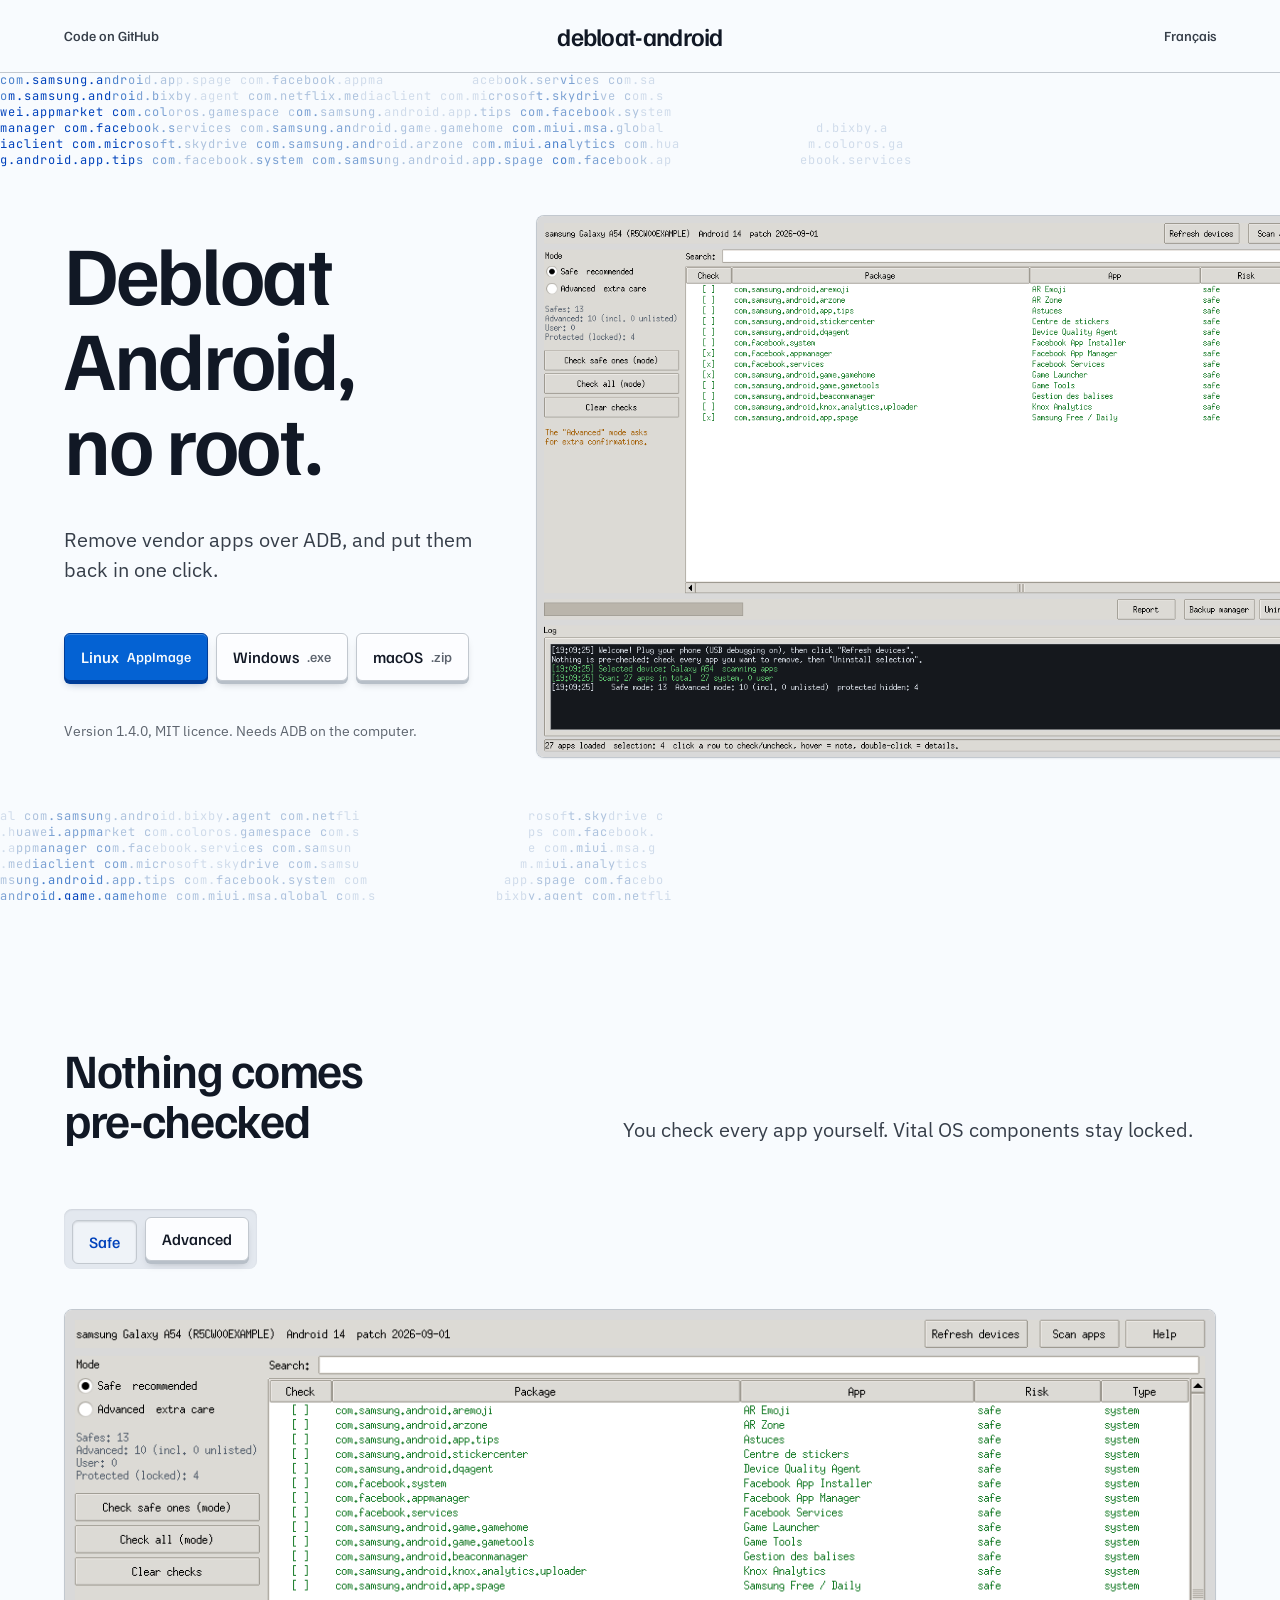
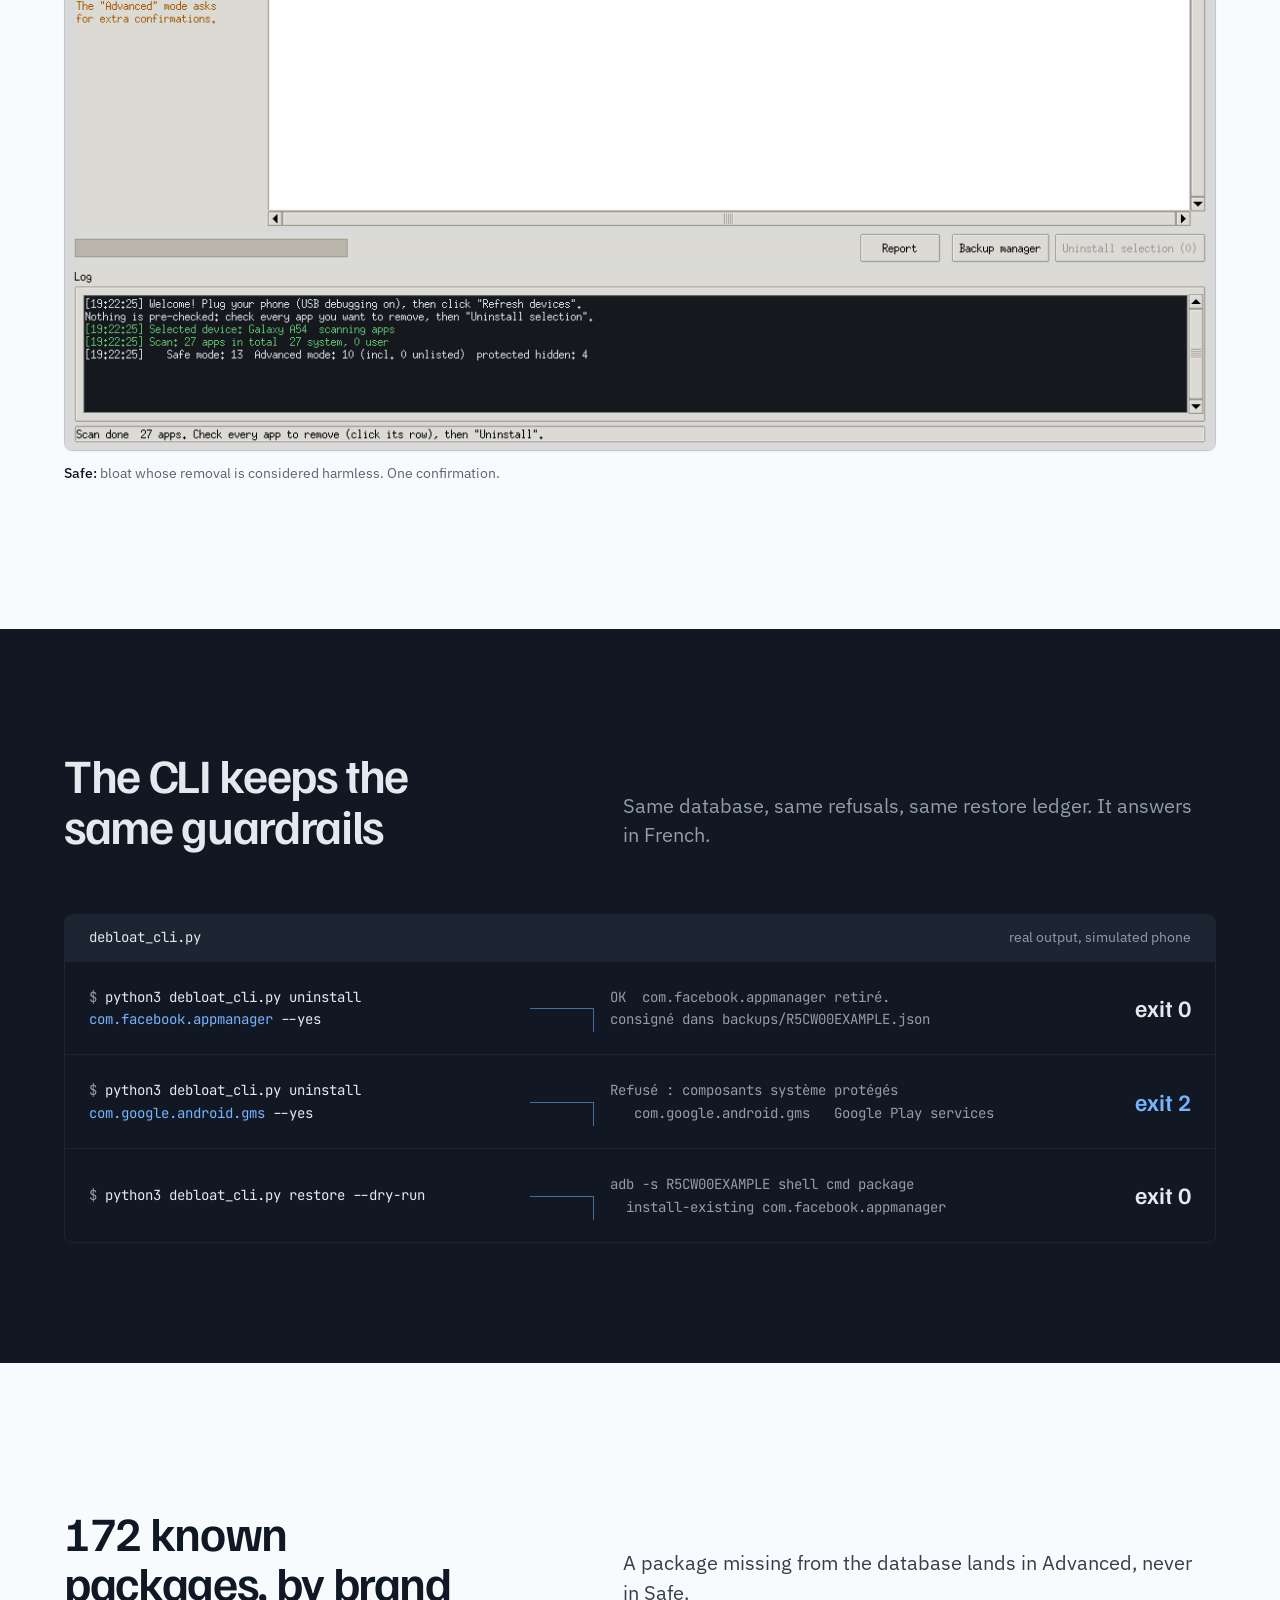
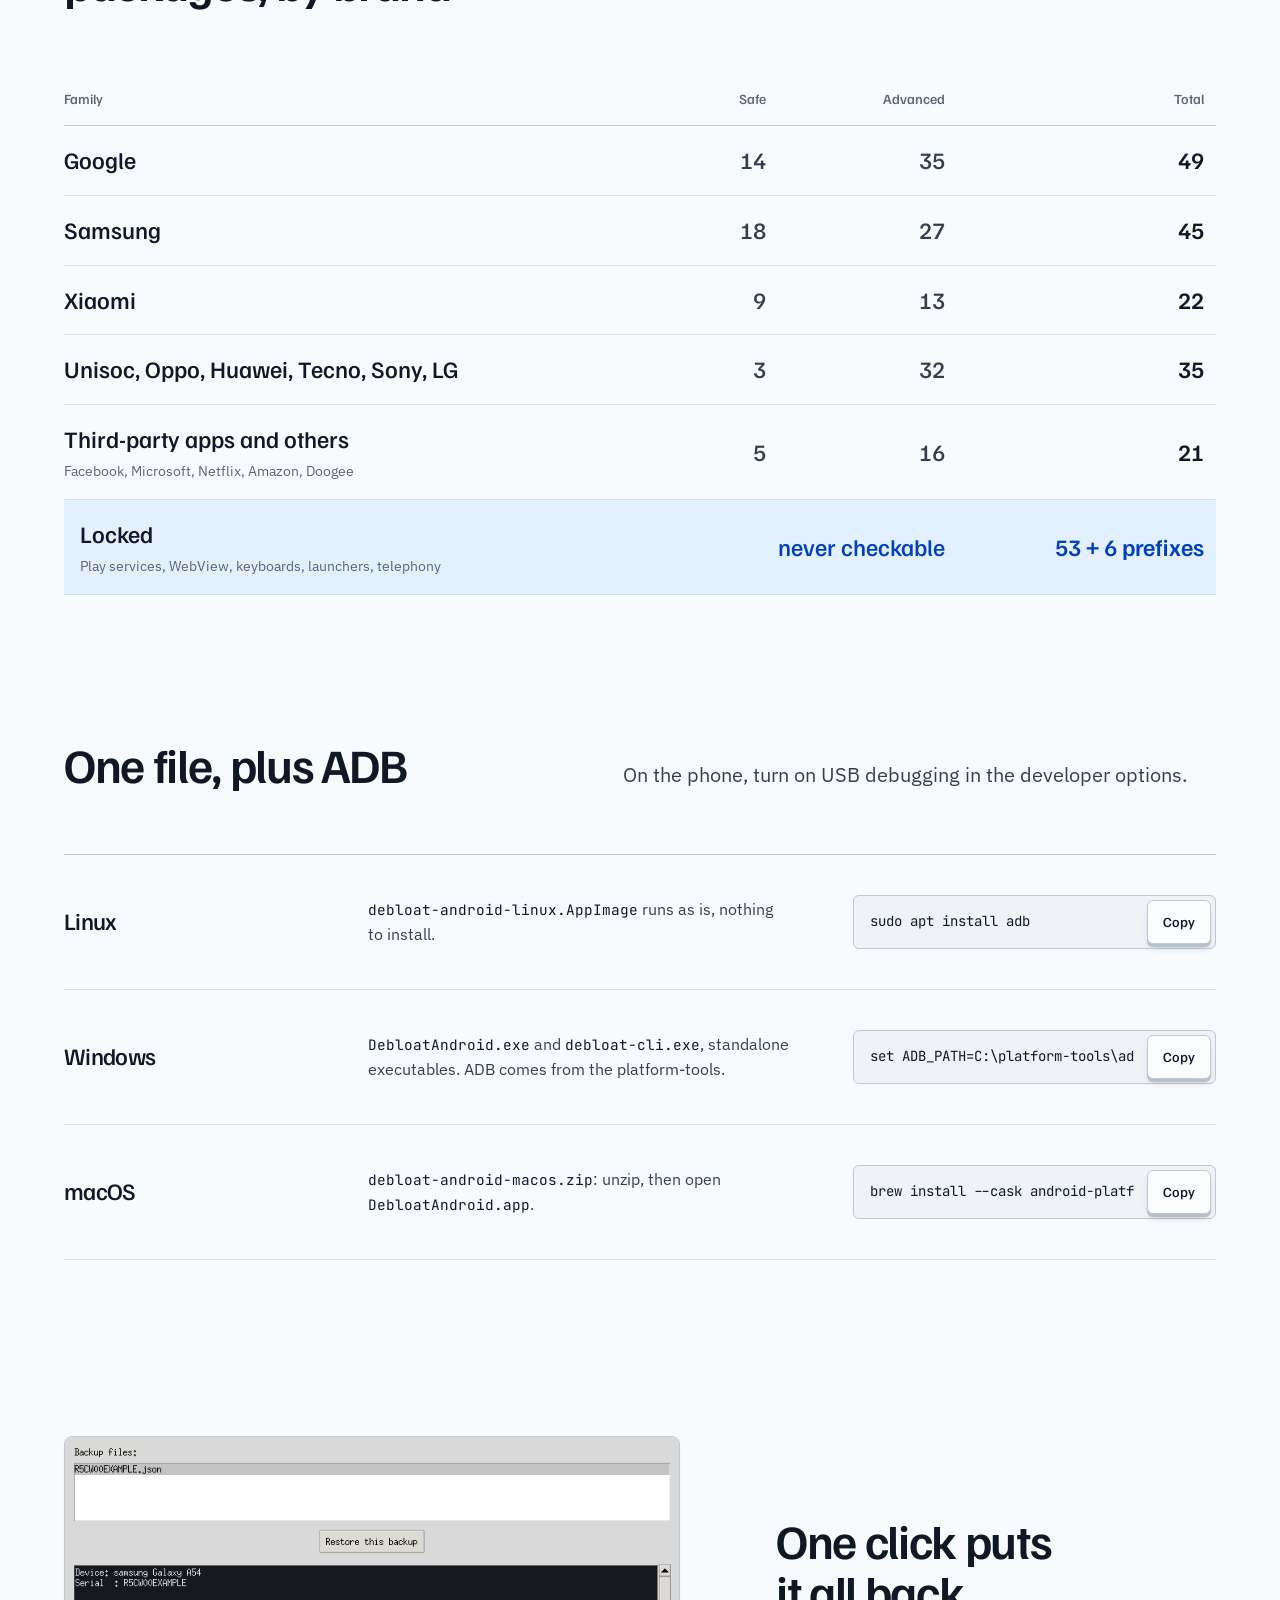
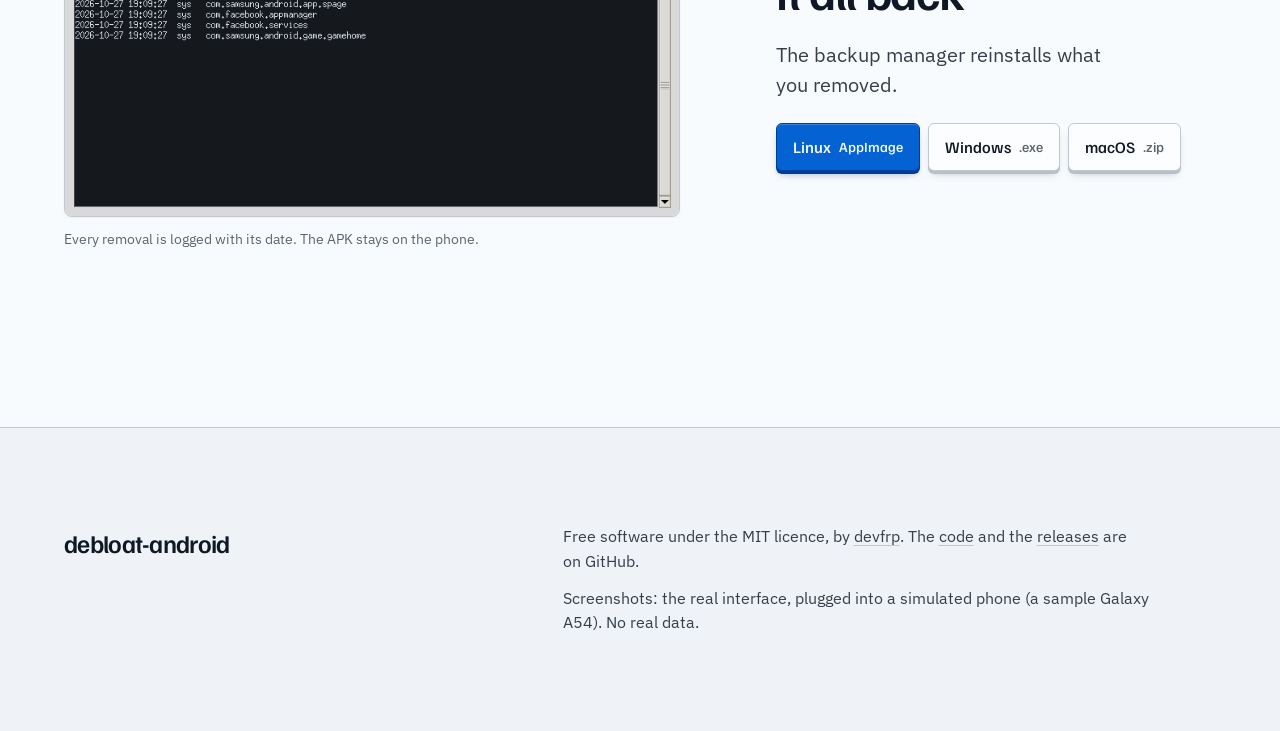
==== docs/index.en.html @ 0247d143 "Site du projet (FR + EN) sur GitHub Pages Page de présentation dans docs/ : la vraie interface captu" ====
<!doctype html>
<html lang="en">
<head>
  <meta charset="utf-8">
  <meta name="viewport" content="width=device-width, initial-scale=1">
  <title>debloat-android: debloat Android, no root</title>
  <meta name="description" content="Remove vendor apps from an Android phone over ADB, without root, and put them back in one click. Tkinter GUI and CLI for Linux, Windows and macOS.">
  <link rel="canonical" href="https://devfrp.github.io/debloat-android/index.en.html">
  <link rel="alternate" hreflang="fr" href="https://devfrp.github.io/debloat-android/">
  <link rel="alternate" hreflang="en" href="https://devfrp.github.io/debloat-android/index.en.html">
  <meta property="og:title" content="debloat-android">
  <meta property="og:description" content="Debloat Android, no root. Every removal restores in one click.">
  <meta property="og:image" content="https://devfrp.github.io/debloat-android/assets/gui-safe-en.png">
  <link rel="preconnect" href="https://fonts.googleapis.com">
  <link rel="preconnect" href="https://fonts.gstatic.com" crossorigin>
  <link href="https://fonts.googleapis.com/css2?family=Familjen+Grotesk:wght@500;600&family=IBM+Plex+Sans:wght@400;500&family=JetBrains+Mono:wght@400&display=swap" rel="stylesheet">
  <link rel="stylesheet" href="style.css">
  <script>document.documentElement.classList.add('js')</script>
</head>
<body>
  <a class="skip" href="#main">Skip to content</a>

  <header class="mast">
    <div class="container mast-inner">
      <a class="mast-link" href="https://github.com/devfrp/debloat-android">Code on GitHub</a>
      <a class="wordmark" href="index.en.html">debloat-android</a>
      <a class="mast-link mast-link--end" href="./" hreflang="fr" lang="fr">Français</a>
    </div>
  </header>

  <main id="main">
    <section class="hero">
      <canvas class="field" aria-hidden="true"></canvas>
      <div class="container hero-grid">
        <div class="hero-text">
          <h1>Debloat Android, no root.</h1>
          <p class="lead">Remove vendor apps over ADB, and put them back in one click.</p>
          <div class="keys" data-dl>
            <a class="key key--primary" data-os="linux" href="https://github.com/devfrp/debloat-android/releases/latest/download/debloat-android-linux.AppImage">Linux <small>AppImage</small></a>
            <a class="key" data-os="windows" href="https://github.com/devfrp/debloat-android/releases/latest/download/DebloatAndroid.exe">Windows <small>.exe</small></a>
            <a class="key" data-os="macos" href="https://github.com/devfrp/debloat-android/releases/latest/download/debloat-android-macos.zip">macOS <small>.zip</small></a>
          </div>
          <p class="hero-note">Version 1.4.0, MIT licence. Needs ADB on the computer.</p>
        </div>
        <figure class="shot hero-shot">
          <img src="assets/gui-safe-en.png" width="1180" height="760" fetchpriority="high"
               alt="The debloat-android window after a scan: Safe mode, thirteen Samsung and Facebook apps listed, four checked, the scan log below.">
        </figure>
      </div>
    </section>

    <section class="section" id="modes">
      <div class="container">
        <div class="head">
          <h2>Nothing comes pre-checked</h2>
          <p class="lead">You check every app yourself. Vital OS components stay locked.</p>
        </div>
        <div class="tray" role="group" aria-label="Mode">
          <button class="key" type="button" data-switch="mode-sur" aria-pressed="true">Safe</button>
          <button class="key" type="button" data-switch="mode-avance" aria-pressed="false">Advanced</button>
        </div>
        <figure class="shot switch-panel" id="mode-sur">
          <img src="assets/gui-safe-clean-en.png" width="1180" height="760" loading="lazy"
               alt="Safe mode right after the scan: thirteen apps listed, no box checked, the Uninstall selection (0) button greyed out.">
          <figcaption><strong>Safe:</strong> bloat whose removal is considered harmless. One confirmation.</figcaption>
        </figure>
        <figure class="shot switch-panel" id="mode-avance" hidden>
          <img src="assets/gui-advanced-en.png" width="1180" height="760" loading="lazy"
               alt="Advanced mode: Bixby, Samsung Pay, Samsung Cloud, Netflix and other system apps to handle with care.">
          <figcaption><strong>Advanced:</strong> sensitive system apps and unlisted packages. Two confirmations.</figcaption>
        </figure>
      </div>
    </section>

    <section class="band" id="cli">
      <div class="container">
        <div class="head">
          <h2>The CLI keeps the same guardrails</h2>
          <p class="lead">Same database, same refusals, same restore ledger. It answers in French.</p>
        </div>
        <div class="cli">
          <div class="cli-strip"><code>debloat_cli.py</code><span>real output, simulated phone</span></div>
          <div class="cli-row">
            <pre class="cli-in"><span class="prompt">$</span> python3 debloat_cli.py uninstall <span class="token">com.facebook.appmanager</span> --yes</pre>
            <span class="elbow" aria-hidden="true"></span>
            <pre class="cli-out">OK  com.facebook.appmanager retiré.
consigné dans backups/R5CW00EXAMPLE.json</pre>
            <span class="exit">exit 0</span>
          </div>
          <div class="cli-row">
            <pre class="cli-in"><span class="prompt">$</span> python3 debloat_cli.py uninstall <span class="token">com.google.android.gms</span> --yes</pre>
            <span class="elbow" aria-hidden="true"></span>
            <pre class="cli-out">Refusé : composants système protégés
   com.google.android.gms   Google Play services</pre>
            <span class="exit exit--refused">exit 2</span>
          </div>
          <div class="cli-row">
            <pre class="cli-in"><span class="prompt">$</span> python3 debloat_cli.py restore --dry-run</pre>
            <span class="elbow" aria-hidden="true"></span>
            <pre class="cli-out">adb -s R5CW00EXAMPLE shell cmd package
  install-existing com.facebook.appmanager</pre>
            <span class="exit">exit 0</span>
          </div>
        </div>
      </div>
    </section>

    <section class="section" id="base">
      <div class="container">
        <div class="head">
          <h2>172 known packages, by brand</h2>
          <p class="lead">A package missing from the database lands in Advanced, never in Safe.</p>
        </div>
        <table class="ledger">
          <thead>
            <tr><th scope="col">Family</th><th scope="col">Safe</th><th scope="col">Advanced</th><th scope="col">Total</th></tr>
          </thead>
          <tbody>
            <tr><th scope="row">Google</th><td>14</td><td>35</td><td class="total">49</td></tr>
            <tr><th scope="row">Samsung</th><td>18</td><td>27</td><td class="total">45</td></tr>
            <tr><th scope="row">Xiaomi</th><td>9</td><td>13</td><td class="total">22</td></tr>
            <tr><th scope="row">Unisoc, Oppo, Huawei, Tecno, Sony, LG</th><td>3</td><td>32</td><td class="total">35</td></tr>
            <tr><th scope="row">Third-party apps and others<span class="note">Facebook, Microsoft, Netflix, Amazon, Doogee</span></th><td>5</td><td>16</td><td class="total">21</td></tr>
            <tr class="locked"><th scope="row">Locked<span class="note">Play services, WebView, keyboards, launchers, telephony</span></th><td colspan="2">never checkable</td><td class="total">53 + 6 prefixes</td></tr>
          </tbody>
        </table>
      </div>
    </section>

    <section class="section" id="install">
      <div class="container">
        <div class="head">
          <h2>One file, plus ADB</h2>
          <p class="lead">On the phone, turn on USB debugging in the developer options.</p>
        </div>
        <div class="rows">
          <div class="row">
            <h3>Linux</h3>
            <p><code>debloat-android-linux.AppImage</code> runs as is, nothing to install.</p>
            <div class="cmd"><code>sudo apt install adb</code><button class="copy" type="button" data-done="Copied" data-fail="Failed">Copy</button></div>
          </div>
          <div class="row">
            <h3>Windows</h3>
            <p><code>DebloatAndroid.exe</code> and <code>debloat-cli.exe</code>, standalone executables. ADB comes from the platform-tools.</p>
            <div class="cmd"><code>set ADB_PATH=C:\platform-tools\adb.exe</code><button class="copy" type="button" data-done="Copied" data-fail="Failed">Copy</button></div>
          </div>
          <div class="row">
            <h3>macOS</h3>
            <p><code>debloat-android-macos.zip</code>: unzip, then open <code>DebloatAndroid.app</code>.</p>
            <div class="cmd"><code>brew install --cask android-platform-tools</code><button class="copy" type="button" data-done="Copied" data-fail="Failed">Copy</button></div>
          </div>
        </div>
      </div>
    </section>

    <section class="close" id="download">
      <div class="container close-grid">
        <figure class="shot">
          <img src="assets/gui-backups-en.png" width="760" height="470" loading="lazy"
               alt="The backup manager: the phone’s JSON file, the four dated removals and the Restore this backup button.">
          <figcaption>Every removal is logged with its date. The APK stays on the phone.</figcaption>
        </figure>
        <div class="close-text">
          <h2>One click puts it all back</h2>
          <p class="lead">The backup manager reinstalls what you removed.</p>
          <div class="keys" data-dl>
            <a class="key key--primary" data-os="linux" href="https://github.com/devfrp/debloat-android/releases/latest/download/debloat-android-linux.AppImage">Linux <small>AppImage</small></a>
            <a class="key" data-os="windows" href="https://github.com/devfrp/debloat-android/releases/latest/download/DebloatAndroid.exe">Windows <small>.exe</small></a>
            <a class="key" data-os="macos" href="https://github.com/devfrp/debloat-android/releases/latest/download/debloat-android-macos.zip">macOS <small>.zip</small></a>
          </div>
        </div>
      </div>
    </section>
  </main>

  <footer class="colophon">
    <div class="container colophon-inner">
      <a class="wordmark" href="index.en.html">debloat-android</a>
      <div>
        <p>Free software under the MIT licence, by <a href="https://devfrp.github.io/">devfrp</a>. The <a href="https://github.com/devfrp/debloat-android">code</a> and the <a href="https://github.com/devfrp/debloat-android/releases">releases</a> are on GitHub.</p>
        <p>Screenshots: the real interface, plugged into a simulated phone (a sample Galaxy A54). No real data.</p>
      </div>
    </div>
  </footer>

  <script src="site.js" defer></script>
</body>
</html>
---- docs/style.css ----
/* Hallmark · shape: Workbench · genre: modern-minimal · theme: Cobalt (deal 1/3, seed debloat-android-debloat-android-phone-58f7·7ae66291·2026-10-27·r0) · job: try · draw: ba26b4
 * hero: Stage · nav: masthead · footer: colophon block · imagery: screenshots 3 (Xvfb, the real Tkinter GUI on a simulated phone) · signature: the real scan window, four vendor apps checked, over a field of package names that thins from left to right
 * axes: light/grotesk-sans/cool · posture: restrained · contrast: pass · fold: pass · v2.0.0 */
/* Hallmark · pre-emit critique: P4 H4 E4 S5 R4 V4 · weakest: P, a tool page argues little; the argument is reversibility, so the CLI refusal (exit 2) and the restore command carry it instead of adjectives */
/* Hallmark · hero-review: not run apart, the hero went through sloplint render (44b, 44c, 79) · finish-review: opencode (fresh context) · fix · 3 findings · 3 resolved: the Safe panel now shows its own unchecked capture, the EN head sets in three lines, phone commands wrap · gap: none */
@import url("./tokens.css");
@import url("./base.css");

:root { --shadow-tray: inset 0 1px 2px oklch(21% 0.028 262 / 0.1); --mast-h: 73px; }

body { font-variant-numeric: tabular-nums; }
h1, h2, h3 { font-weight: var(--display-weight); color: var(--color-ink); }
h1 { line-height: 1.02; }
h3 { font-weight: 500; }
code, pre, .mono { font-family: var(--font-outlier); }

.skip { position: absolute; left: var(--space-md); top: calc(-1 * var(--space-3xl)); z-index: var(--z-toast); padding: var(--space-xs) var(--space-md); background: var(--color-accent); color: var(--color-accent-ink); }
.skip:focus-visible { top: var(--space-md); }

/* nav: masthead, the wordmark centred over a rule */
.mast { position: relative; z-index: var(--z-raised); background: var(--color-paper); border-bottom: var(--rule-hair) solid var(--color-rule-2); }
.mast-inner { display: grid; grid-template-columns: minmax(0, 1fr) auto minmax(0, 1fr); align-items: center; min-height: 72px; }
.wordmark { justify-self: center; font-family: var(--font-display); font-size: var(--text-xl); font-weight: 600; letter-spacing: var(--tracking-display); color: var(--color-ink); text-decoration: none; white-space: nowrap; }
.mast-link { display: inline-flex; align-items: center; min-height: 44px; color: var(--color-ink-2); font-family: var(--font-display); font-size: var(--text-sm); font-weight: 500; text-decoration: underline; text-decoration-color: transparent; transition: color var(--dur-micro) var(--ease-out), text-decoration-color var(--dur-micro) var(--ease-out); }
.mast-link:hover, .wordmark:hover { color: var(--color-accent); text-decoration-color: var(--color-accent); }
.mast-link--end { justify-self: end; }

/* keycaps */
.keys { display: flex; flex-wrap: wrap; gap: var(--space-xs); }
.key { display: inline-flex; align-items: center; gap: var(--space-xs); min-height: 48px; padding: 0 var(--space-md); border: var(--rule-hair) solid var(--color-rule-2); border-radius: var(--radius-input); background: var(--color-key-face); color: var(--color-ink); font: 500 var(--text-md)/1 var(--font-display); text-decoration: none; white-space: nowrap; cursor: pointer; box-shadow: var(--shadow-key); transition: transform var(--dur-micro) var(--ease-out), box-shadow var(--dur-micro) var(--ease-out); }
.key small { color: var(--color-muted); font-size: var(--text-sm); font-weight: 500; }
.key:hover { transform: translateY(-1px); }
.key:active { transform: translateY(3px); box-shadow: var(--shadow-key-press); }
.key:disabled, .key[aria-disabled="true"] { opacity: 0.55; cursor: not-allowed; transform: none; }
.key--primary { background: var(--color-accent); border-color: var(--color-accent-edge); color: var(--color-accent-ink); box-shadow: var(--shadow-key-accent); }
.key--primary small { color: var(--color-accent-ink); }
.key--primary:active { box-shadow: var(--shadow-key-press); }

/* hero: Stage, the real window bleeding off the outer edge */
.hero { position: relative; isolation: isolate; min-height: calc(100dvh - var(--mast-h)); display: grid; align-items: center; padding-block: var(--space-2xl); background-image: radial-gradient(var(--color-glyph-1) 1px, transparent 1px); background-size: var(--cell-w) var(--cell-h); }
.js .hero { background-image: none; }
.field { position: absolute; inset: 0; z-index: -1; width: 100%; height: 100%; pointer-events: none; }
.hero-grid { display: grid; grid-template-columns: minmax(0, 3fr) minmax(0, 5fr); gap: var(--space-2xl); align-items: center; }
.hero-text { display: grid; gap: var(--space-xl); }
.hero-text h1 { font-size: clamp(2.75rem, 6.2vw + 0.25rem, 6rem); }
.hero-text .lead { color: var(--color-ink-2); }
.hero-text .keys { margin-top: var(--space-xs); }
.hero-note { color: var(--color-muted); font-size: var(--text-sm); }
.shot.hero-shot { margin: 0 calc(-1 * (var(--gutter) + var(--space-3xl))) 0 0; }

/* captures: the real window, unframed, on the theme's cut */
.shot { margin: 0; }
.shot img { width: 100%; height: auto; border: var(--rule-hair) solid var(--color-rule-2); border-radius: var(--radius-card); box-shadow: var(--shadow-card); image-rendering: auto; }
@supports (corner-shape: bevel) { .shot img { border-radius: var(--cut-l) 4px var(--cut-l) 4px; corner-shape: bevel round bevel round; } }
.hero-shot img { border-right: 0; border-radius: var(--radius-card) 0 0 var(--radius-card); }
@supports (corner-shape: bevel) { .hero-shot img { border-radius: var(--cut-l) 0 0 4px; } }
.shot figcaption { margin-top: var(--space-sm); color: var(--color-muted); font-size: var(--text-sm); max-width: 60ch; }

/* sections */
.section { padding-block: var(--section-gap) 0; }
.section--tight { padding-block: var(--section-gap-s) 0; }
.head { display: grid; grid-template-columns: minmax(0, 5fr) minmax(0, 6fr); column-gap: calc(var(--gap-columns) * 2); align-items: end; margin-bottom: var(--space-2xl); }
.head .lead { color: var(--color-ink-2); }

/* switcher: Sûr / Avancé on a sunken tray */
.tray { display: inline-flex; gap: var(--space-xs); padding: var(--space-xs); margin-bottom: var(--space-xl); border-radius: var(--radius-card); background: var(--color-paper-3); box-shadow: var(--shadow-tray); }
.tray .key { min-height: 44px; }
.tray .key[aria-pressed="true"] { transform: translateY(3px); box-shadow: var(--shadow-key-press); background: var(--color-paper-2); color: var(--color-accent-deep); }
.switch-panel { max-width: 1180px; }
.switch-panel figcaption strong { color: var(--color-ink); font-weight: 500; }

/* the CLI, one graphite band */
.band { margin-top: var(--section-gap); padding-block: var(--section-gap-s); background: var(--color-graphite); color: var(--color-graphite-ink); }
.band h2 { color: var(--color-graphite-ink); }
.band .lead { color: var(--color-graphite-muted); }
.cli { border: var(--rule-hair) solid var(--color-graphite-2); border-radius: var(--radius-card); overflow: hidden; }
.cli-strip { display: flex; justify-content: space-between; gap: var(--space-md); padding: var(--space-sm) var(--space-lg); background: var(--color-graphite-2); color: var(--color-graphite-muted); font-size: var(--text-sm); }
.cli-strip code { color: var(--color-graphite-ink); }
.cli-row { display: grid; grid-template-columns: minmax(0, 5fr) 64px minmax(0, 6fr) auto; align-items: center; gap: var(--space-md); padding: var(--space-lg); border-top: var(--rule-hair) solid var(--color-graphite-2); }
.cli-row:first-of-type { border-top: 0; }
.cli-row pre { margin: 0; white-space: pre-wrap; overflow-wrap: anywhere; font-size: var(--text-sm); line-height: 1.6; }
.cli-in { color: var(--color-graphite-ink); }
.cli-in .prompt { color: var(--color-graphite-muted); }
.cli-in .token { color: var(--color-accent-2); }
.cli-out { color: var(--color-graphite-muted); }
.elbow { height: 24px; border-top: var(--rule-hair) solid var(--color-graphite-glyph-3); border-right: var(--rule-hair) solid var(--color-graphite-glyph-3); transform: translateY(12px); }
.exit { font-family: var(--font-display); font-size: var(--text-title); font-weight: 600; color: var(--color-graphite-ink); white-space: nowrap; }
.exit--refused { color: var(--color-accent-2); }

/* the database as a ruled table */
.ledger { width: 100%; border-collapse: collapse; }
.ledger th, .ledger td { padding: var(--space-md) var(--space-sm); border-bottom: var(--rule-hair) solid var(--color-rule); text-align: right; }
.ledger th:first-child, .ledger td:first-child { text-align: left; padding-left: 0; }
.ledger thead th { color: var(--color-muted); font-family: var(--font-display); font-size: var(--text-sm); font-weight: 500; border-bottom-color: var(--color-rule-2); }
.ledger tbody th { font-family: var(--font-display); font-size: var(--text-title); font-weight: 500; }
.ledger td { font-family: var(--font-display); font-size: var(--text-title); font-weight: 500; color: var(--color-ink-2); }
.ledger td.total { color: var(--color-ink); font-weight: 600; }
.ledger tr.locked { background: var(--color-accent-wash); }
.ledger tr.locked th { padding-left: var(--space-md); }
.ledger tr.locked td { color: var(--color-accent-deep); }
.ledger .note { display: block; margin-top: var(--space-2xs); color: var(--color-muted); font-family: var(--font-body); font-size: var(--text-sm); font-weight: 400; }

/* platforms as rows */
.rows { border-top: var(--rule-hair) solid var(--color-rule-2); }
.row { display: grid; grid-template-columns: minmax(0, 3fr) minmax(0, 5fr) minmax(0, 4fr); gap: var(--gap-columns); align-items: center; padding-block: var(--space-xl); border-bottom: var(--rule-hair) solid var(--color-rule); }
.row h3 { font-size: var(--text-title); }
.row p { color: var(--color-ink-2); }
.row p code { color: var(--color-ink); font-size: 0.9em; }
.cmd { display: flex; align-items: center; justify-content: space-between; gap: var(--space-sm); min-height: 48px; padding: var(--space-2xs) var(--space-2xs) var(--space-2xs) var(--space-md); border: var(--rule-hair) solid var(--color-rule-2); border-radius: var(--radius-input); background: var(--color-paper-2); min-width: 0; }
@supports (corner-shape: bevel) { .cmd { border-radius: var(--cut) 4px var(--cut) 4px; corner-shape: bevel round bevel round; } }
.cmd code { flex: 1 1 auto; min-width: 0; overflow-x: auto; white-space: nowrap; font-size: var(--text-sm); }
.copy { flex-shrink: 0; min-height: 44px; min-width: 64px; padding: 0 var(--space-sm); border: var(--rule-hair) solid var(--color-rule-2); border-radius: var(--radius-input); background: var(--color-key-face); color: var(--color-ink); font: 500 var(--text-sm)/1 var(--font-display); cursor: pointer; box-shadow: var(--shadow-key); transition: transform var(--dur-micro) var(--ease-out), box-shadow var(--dur-micro) var(--ease-out); }
.copy:hover { transform: translateY(-1px); }
.copy:active { transform: translateY(3px); box-shadow: var(--shadow-key-press); }
.copy:disabled { opacity: 0.55; cursor: not-allowed; }

/* the close: the restore window beside the download */
.close { padding-block: var(--section-gap-l); }
.close-grid { display: grid; grid-template-columns: minmax(0, 7fr) minmax(0, 5fr); gap: var(--space-3xl); align-items: center; }
.close-text { display: grid; gap: var(--space-lg); }
.close-text .lead { color: var(--color-ink-2); }

/* footer: colophon block */
.colophon { padding-block: var(--space-3xl); border-top: var(--rule-hair) solid var(--color-rule-2); background: var(--color-paper-2); }
.colophon-inner { display: grid; grid-template-columns: minmax(0, 5fr) minmax(0, 7fr); gap: var(--gap-columns); align-items: start; }
.colophon .wordmark { justify-self: start; }
.colophon p { color: var(--color-ink-2); max-width: 62ch; }
.colophon p + p { margin-top: var(--space-sm); }
.colophon a { text-decoration-color: var(--color-rule-2); text-underline-offset: 0.2em; transition: text-decoration-color var(--dur-micro) var(--ease-out), color var(--dur-micro) var(--ease-out); }
.colophon a:hover { color: var(--color-accent); text-decoration-color: var(--color-accent); }

@media (max-width: 60rem) {
  .hero { min-height: 0; }
  .hero-grid, .close-grid, .head, .colophon-inner { grid-template-columns: minmax(0, 1fr); row-gap: var(--space-xl); }
  .shot.hero-shot { margin-right: 0; }
  .hero-shot img { border-right: var(--rule-hair) solid var(--color-rule-2); border-radius: var(--radius-card); }
  .head { row-gap: var(--space-md); }
  .row { grid-template-columns: minmax(0, 1fr); gap: var(--space-sm); }
  .cli-row { grid-template-columns: minmax(0, 1fr) auto; }
  .cli-row .elbow { display: none; }
  .cli-row .cli-in { grid-column: 1 / -1; }
}
@media (max-width: 40rem) {
  .mast-inner { grid-template-columns: auto minmax(0, 1fr) auto; column-gap: var(--space-sm); }
  .wordmark { font-size: var(--text-lg); }
  .keys .key { flex: 1 1 100%; justify-content: center; }
  .ledger th, .ledger td { padding-inline: var(--space-xs); }
  .cmd code { white-space: pre-wrap; overflow-wrap: anywhere; }
  .ledger tbody th, .ledger td { font-size: var(--text-lg); }
}
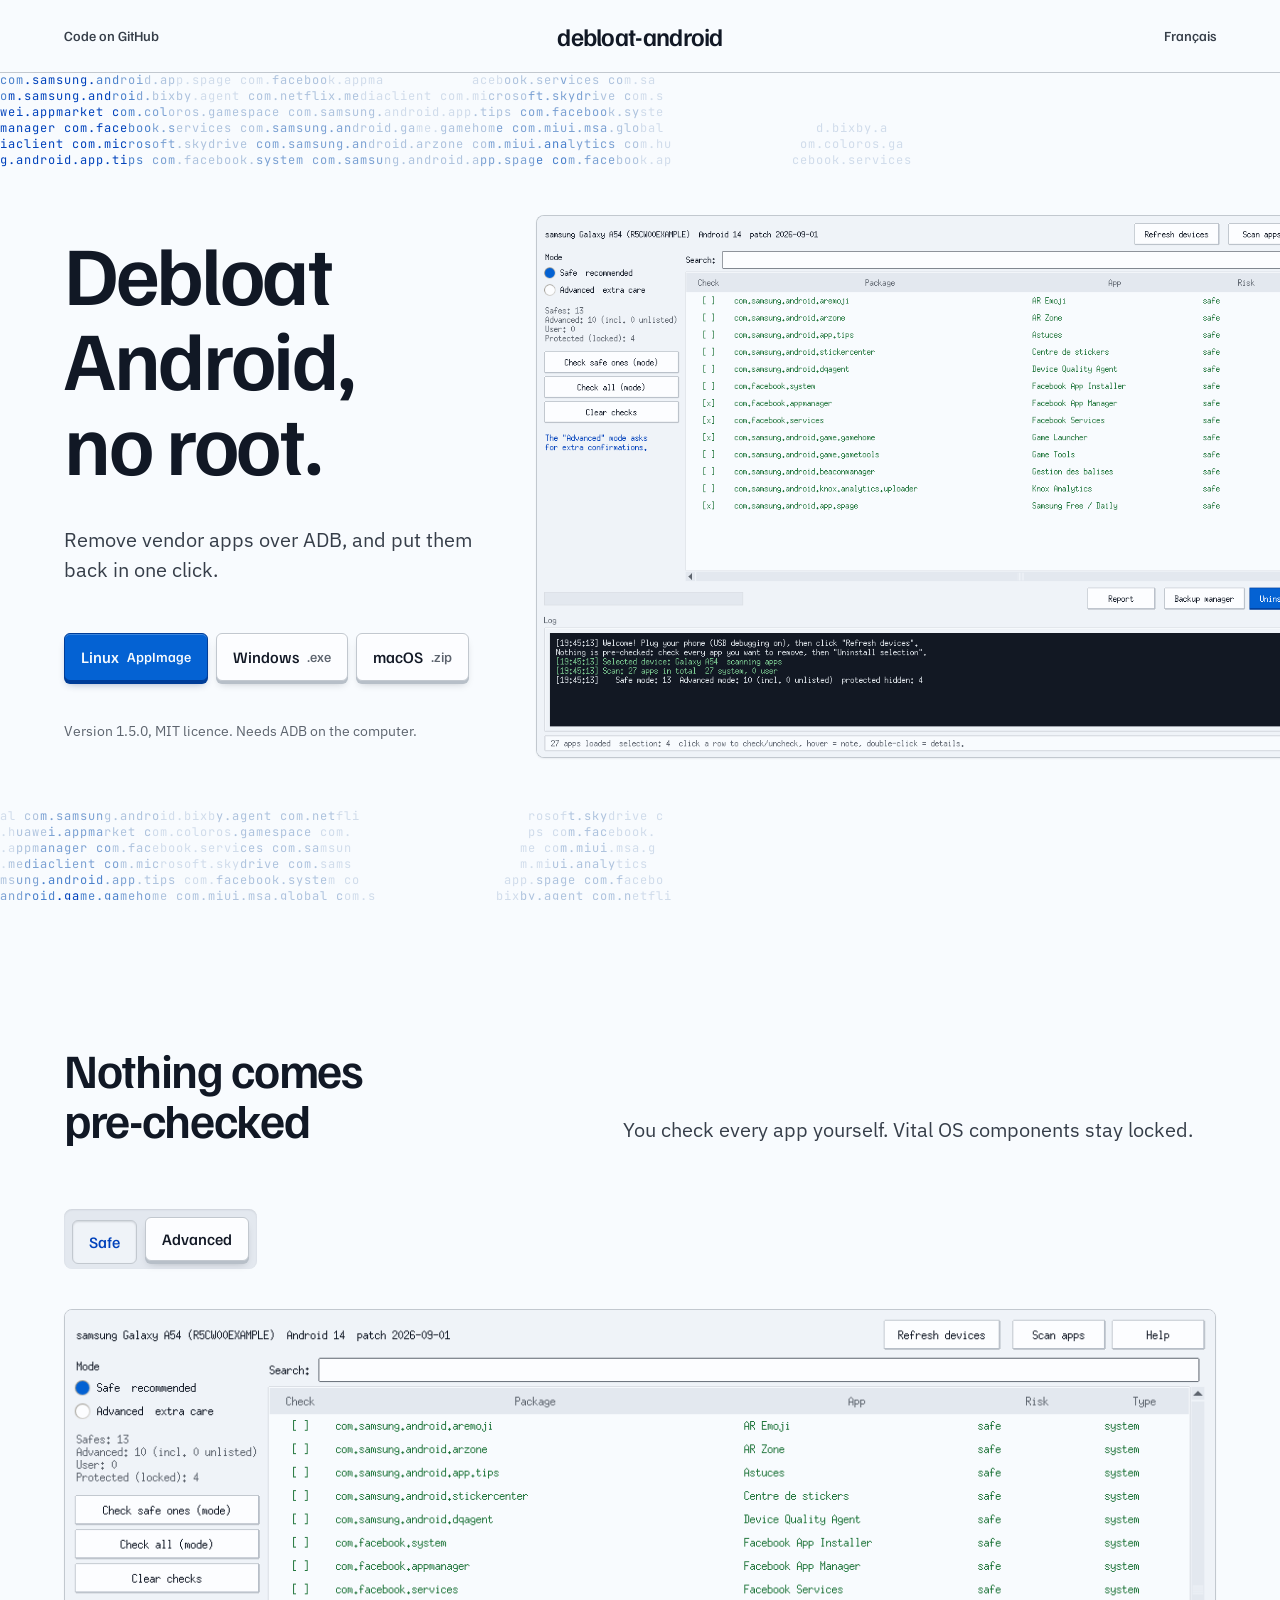
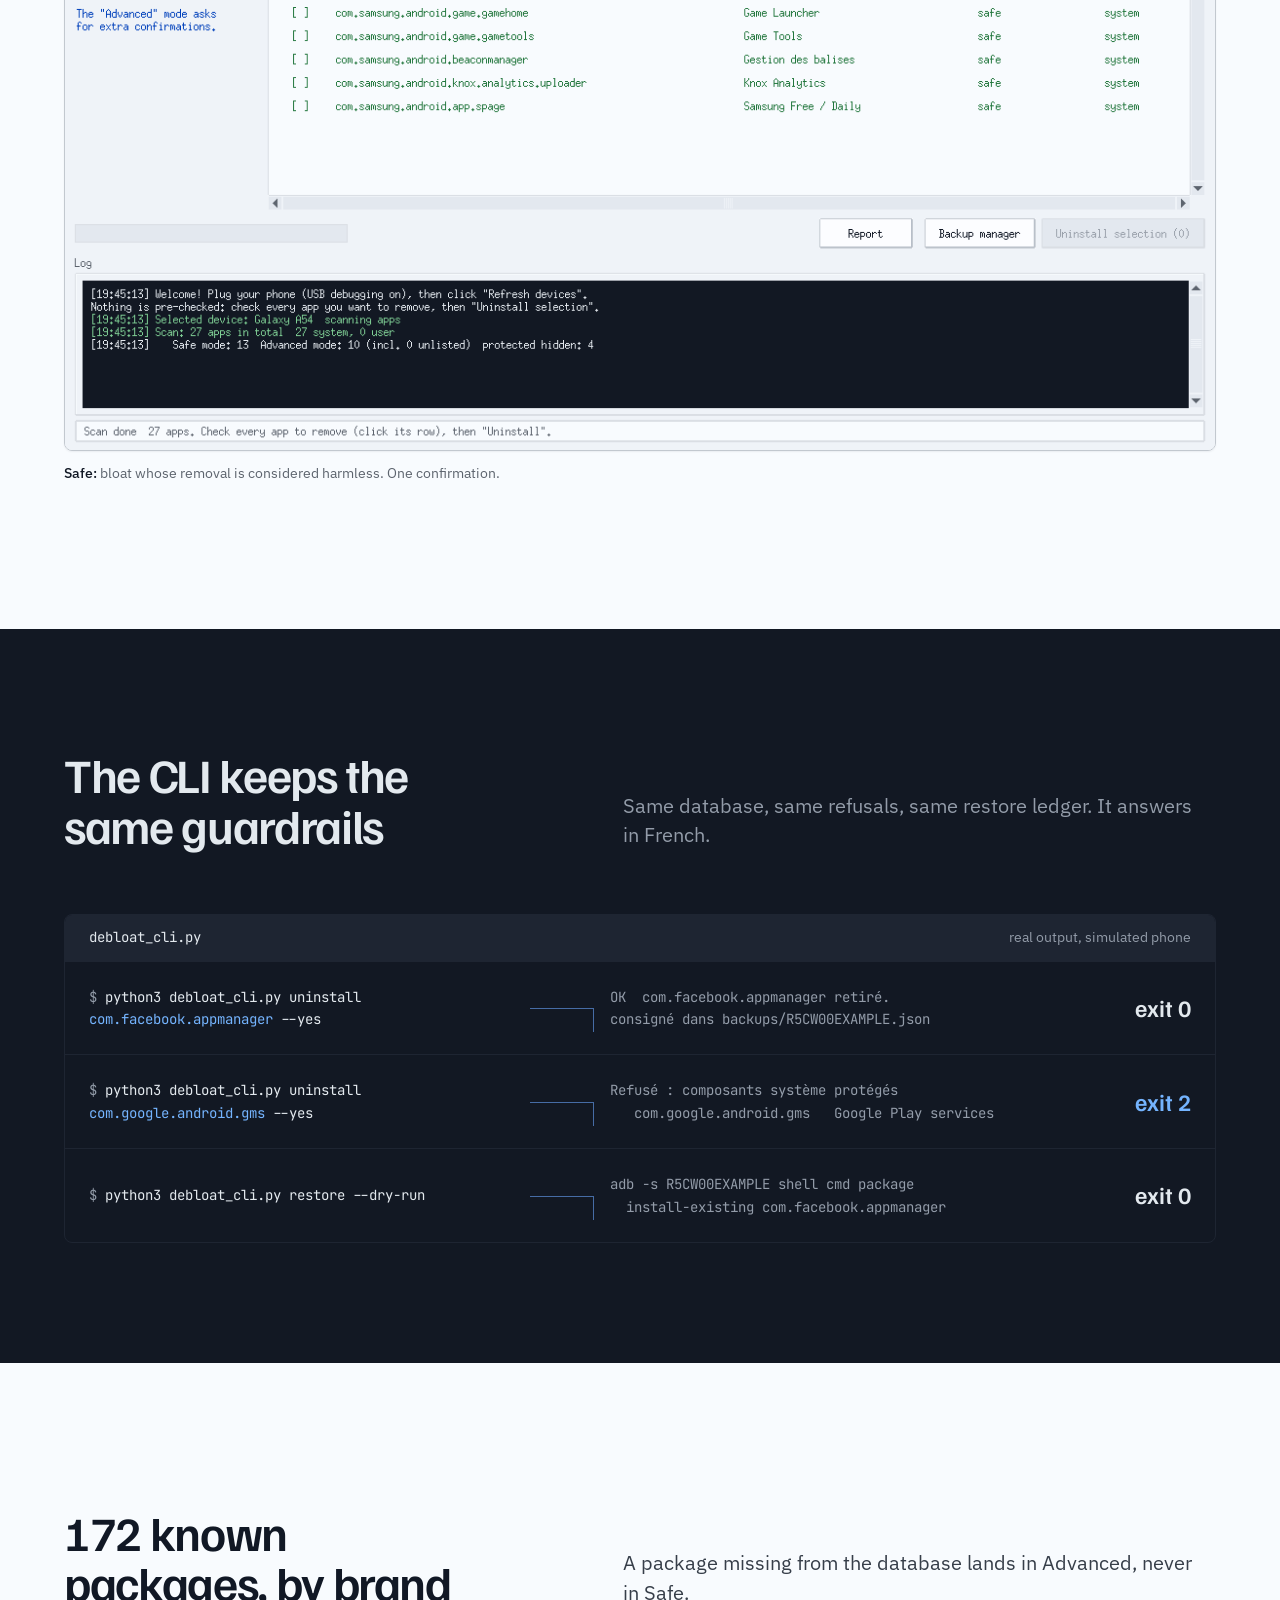
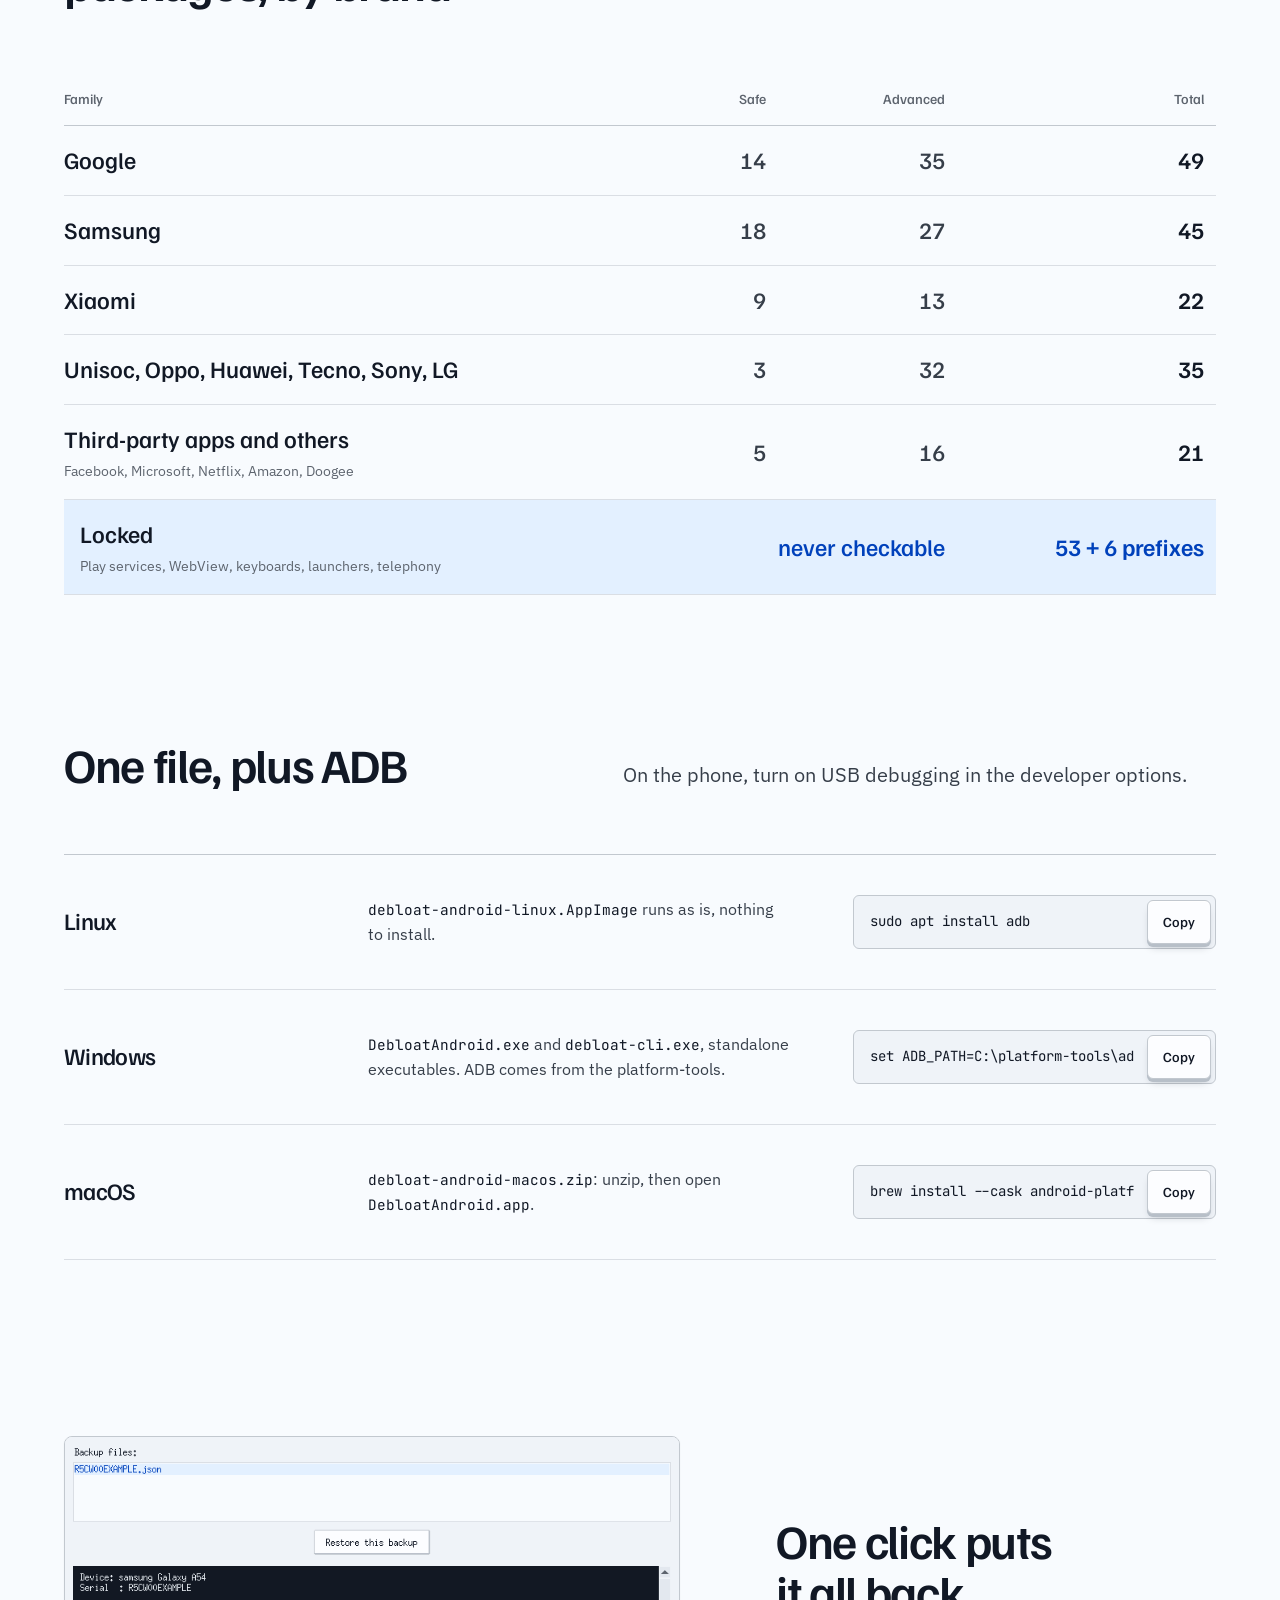
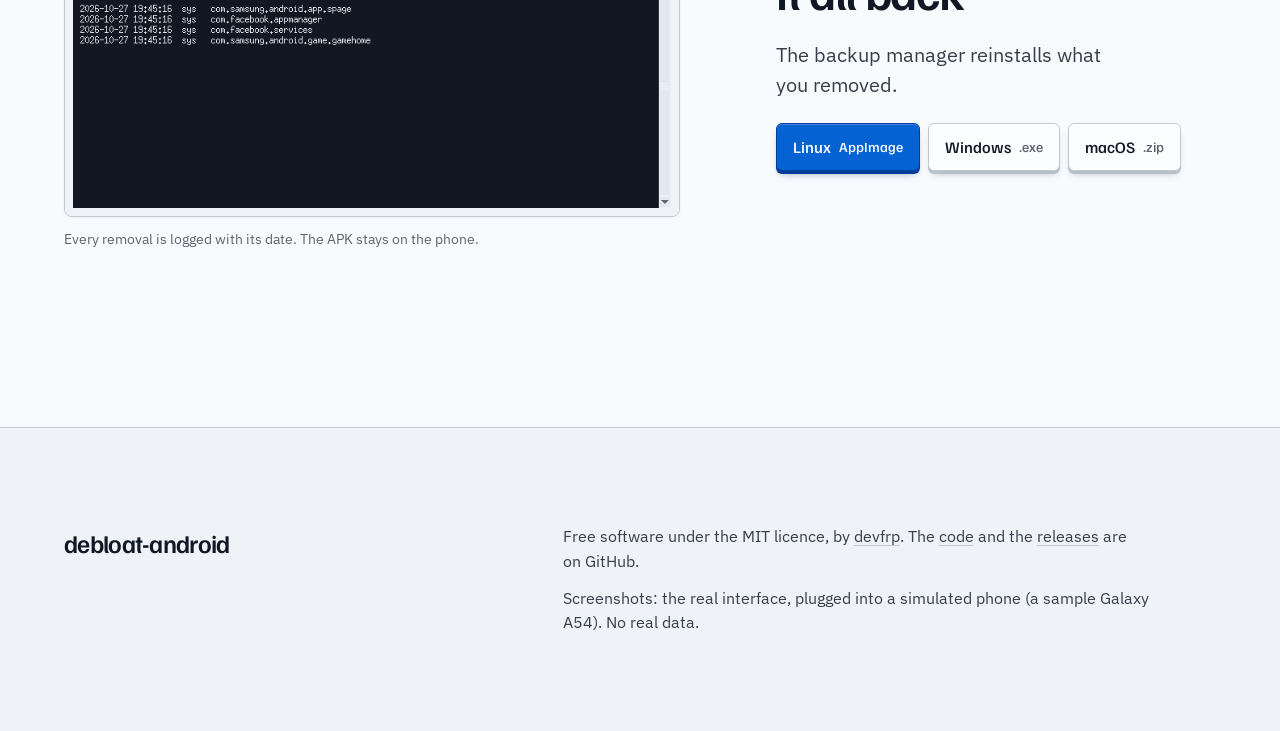
==== commit 2b779bdf: "Interface aux couleurs du site (thème Cobalt), version 1.5.0 Nouveau module theme.py : papier clair," ====
--- a/docs/index.en.html
+++ b/docs/index.en.html
@@ -40,7 +40,7 @@
             <a class="key" data-os="windows" href="https://github.com/devfrp/debloat-android/releases/latest/download/DebloatAndroid.exe">Windows <small>.exe</small></a>
             <a class="key" data-os="macos" href="https://github.com/devfrp/debloat-android/releases/latest/download/debloat-android-macos.zip">macOS <small>.zip</small></a>
           </div>
-          <p class="hero-note">Version 1.4.0, MIT licence. Needs ADB on the computer.</p>
+          <p class="hero-note">Version 1.5.0, MIT licence. Needs ADB on the computer.</p>
         </div>
         <figure class="shot hero-shot">
           <img src="assets/gui-safe-en.png" width="1180" height="760" fetchpriority="high"
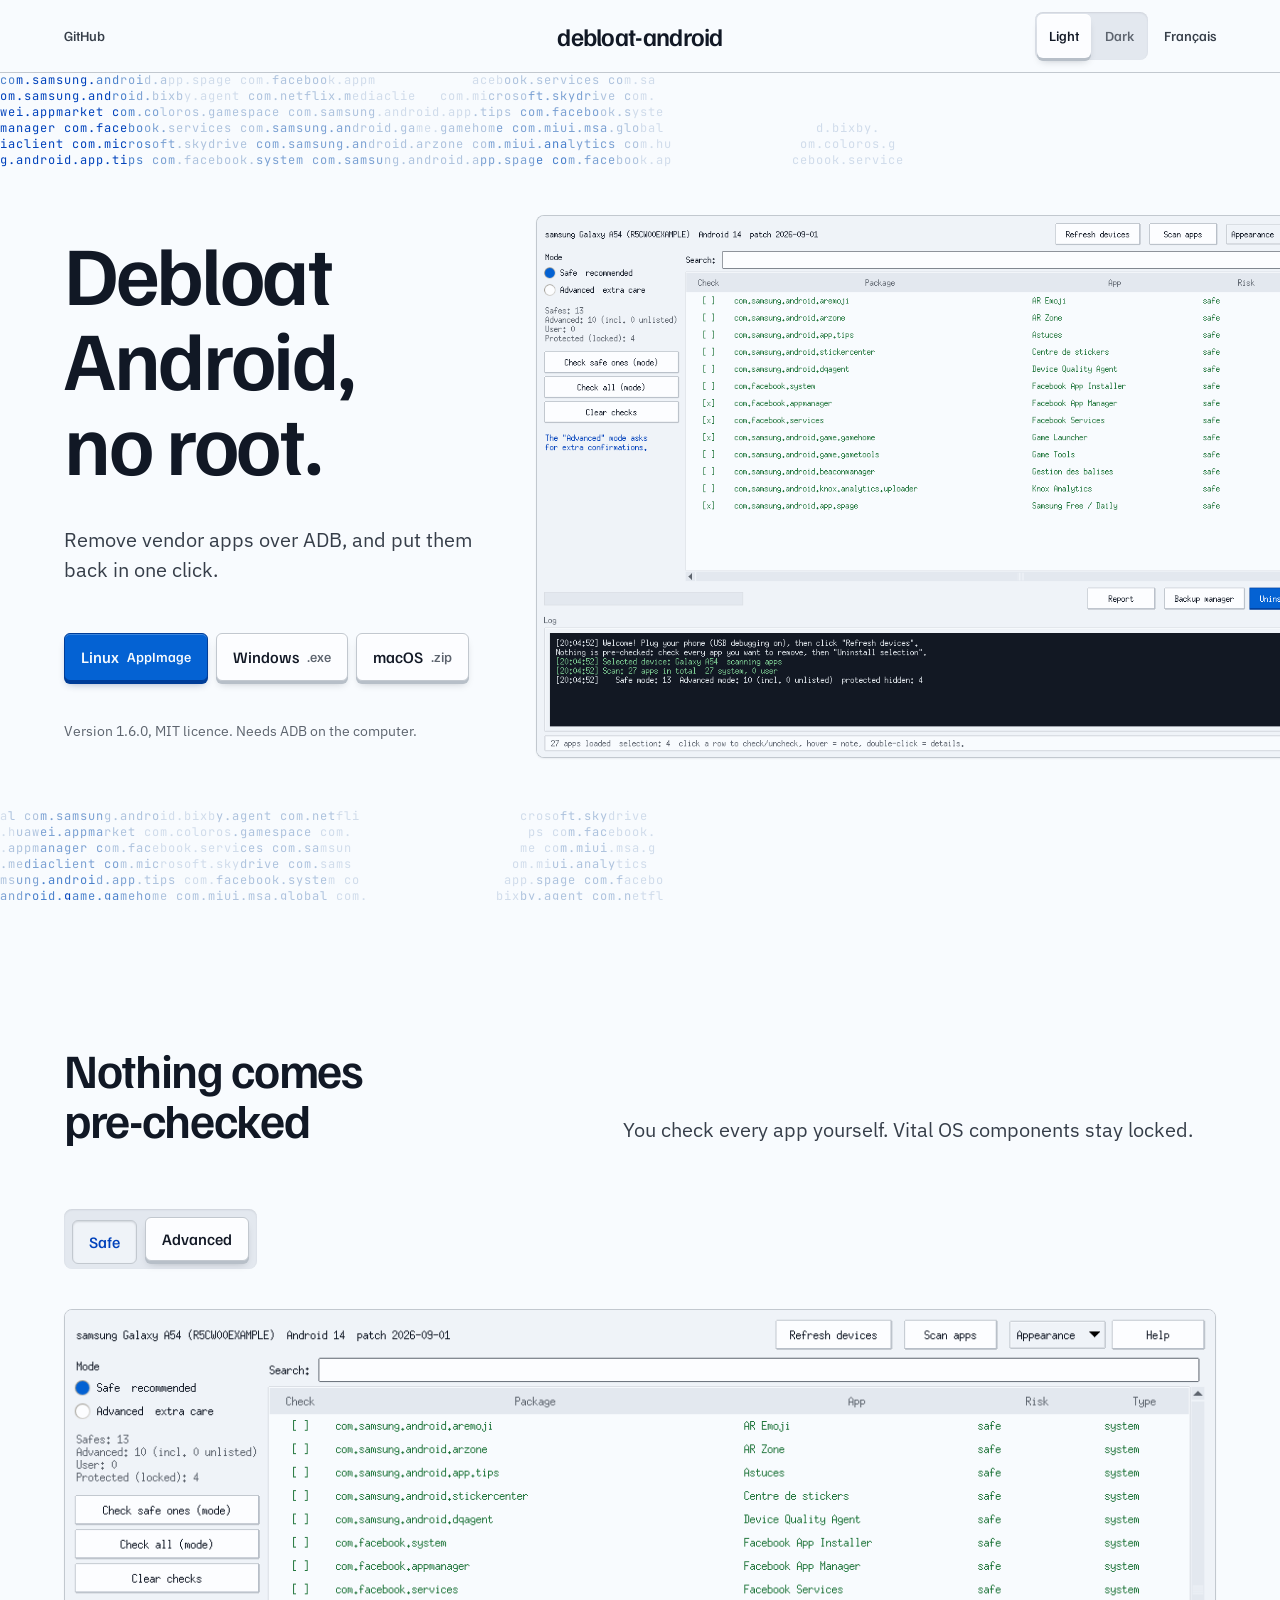
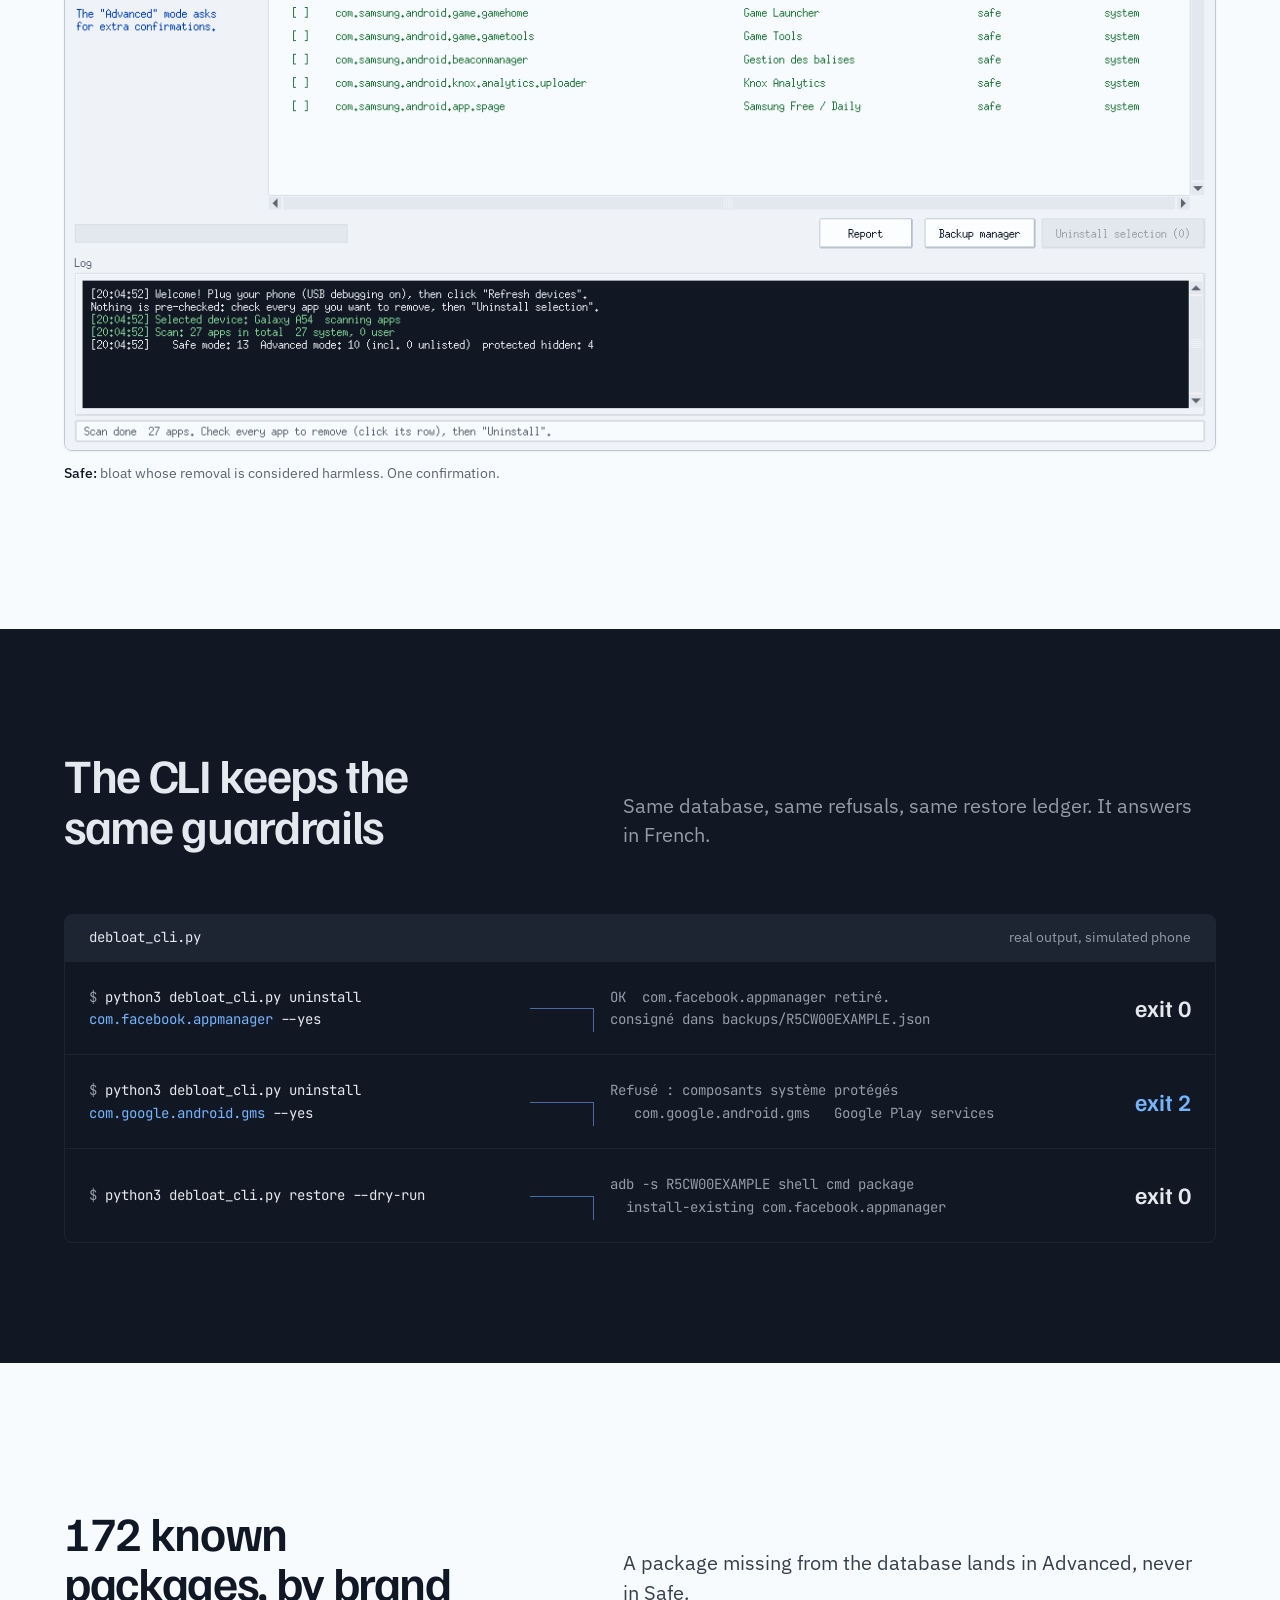
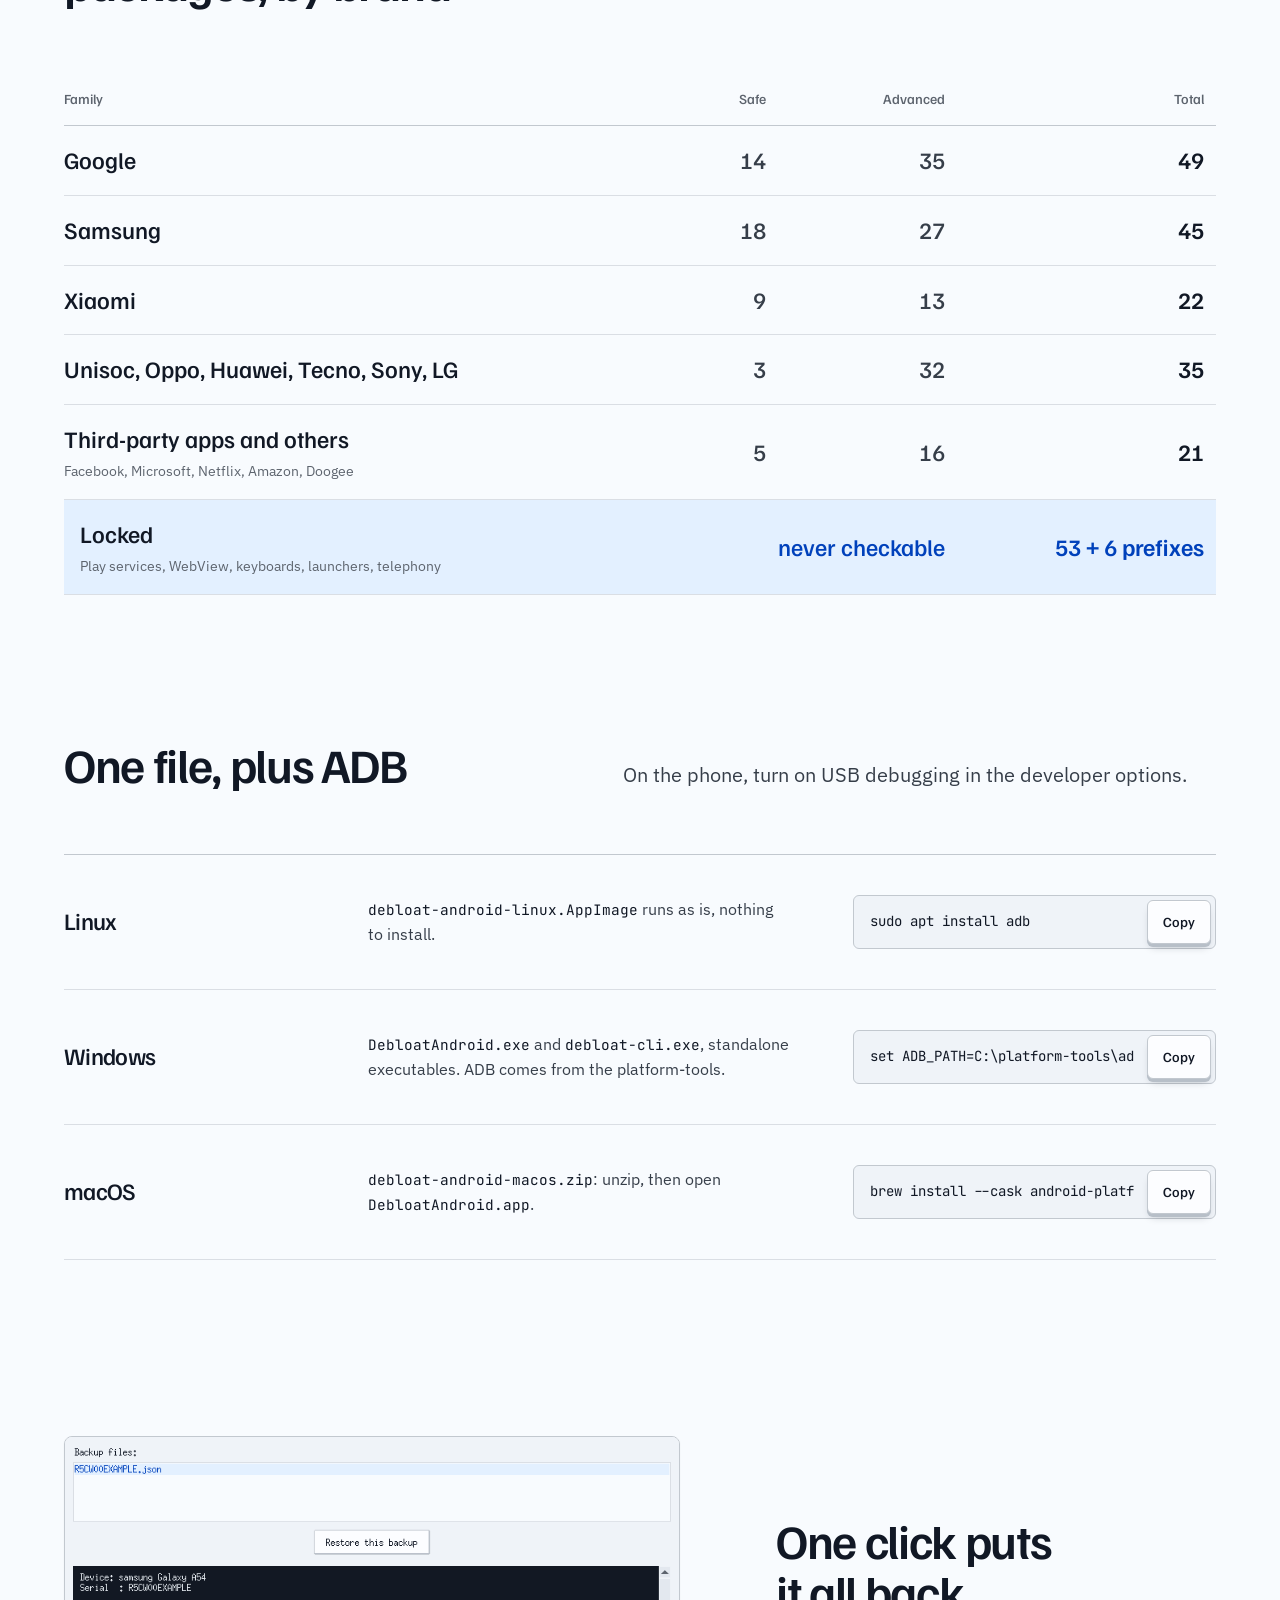
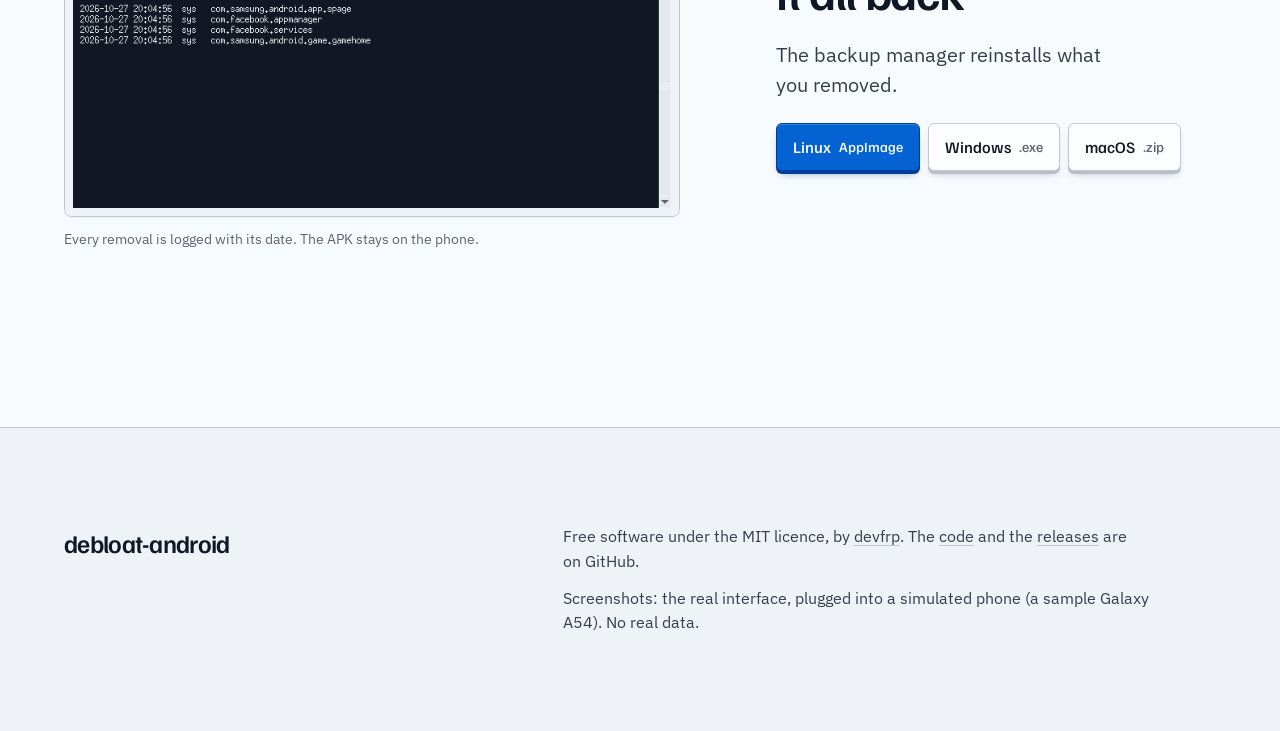
==== commit f7a4d9df: "Mode sombre dans l'application et sur le site, version 1.6.0 Application : menu « Apparence » (comme" ====
--- a/docs/index.en.html
+++ b/docs/index.en.html
@@ -14,6 +14,7 @@
   <link rel="preconnect" href="https://fonts.googleapis.com">
   <link rel="preconnect" href="https://fonts.gstatic.com" crossorigin>
   <link href="https://fonts.googleapis.com/css2?family=Familjen+Grotesk:wght@500;600&family=IBM+Plex+Sans:wght@400;500&family=JetBrains+Mono:wght@400&display=swap" rel="stylesheet">
+  <script>try{var m=localStorage.getItem("mode");if(m==="dark"||m==="light")document.documentElement.dataset.mode=m}catch(e){}</script>
   <link rel="stylesheet" href="style.css">
   <script>document.documentElement.classList.add('js')</script>
 </head>
@@ -22,9 +23,15 @@
 
   <header class="mast">
     <div class="container mast-inner">
-      <a class="mast-link" href="https://github.com/devfrp/debloat-android">Code on GitHub</a>
+      <a class="mast-link" href="https://github.com/devfrp/debloat-android">GitHub</a>
       <a class="wordmark" href="index.en.html">debloat-android</a>
-      <a class="mast-link mast-link--end" href="./" hreflang="fr" lang="fr">Français</a>
+      <div class="mast-end">
+        <div class="mode-toggle" role="group" aria-label="Appearance" hidden>
+          <button class="mode-opt" type="button" data-mode-set="light">Light</button>
+          <button class="mode-opt" type="button" data-mode-set="dark">Dark</button>
+        </div>
+        <a class="mast-link" href="./" hreflang="fr" lang="fr">Français</a>
+      </div>
     </div>
   </header>
 
@@ -40,10 +47,12 @@
             <a class="key" data-os="windows" href="https://github.com/devfrp/debloat-android/releases/latest/download/DebloatAndroid.exe">Windows <small>.exe</small></a>
             <a class="key" data-os="macos" href="https://github.com/devfrp/debloat-android/releases/latest/download/debloat-android-macos.zip">macOS <small>.zip</small></a>
           </div>
-          <p class="hero-note">Version 1.5.0, MIT licence. Needs ADB on the computer.</p>
+          <p class="hero-note">Version 1.6.0, MIT licence. Needs ADB on the computer.</p>
         </div>
         <figure class="shot hero-shot">
-          <img src="assets/gui-safe-en.png" width="1180" height="760" fetchpriority="high"
+          <img class="only-light" src="assets/gui-safe-en.png" width="1180" height="760" fetchpriority="high"
+               alt="The debloat-android window after a scan: Safe mode, thirteen Samsung and Facebook apps listed, four checked, the scan log below.">
+          <img class="only-dark" src="assets/gui-safe-en-dark.png" width="1180" height="760" loading="lazy"
                alt="The debloat-android window after a scan: Safe mode, thirteen Samsung and Facebook apps listed, four checked, the scan log below.">
         </figure>
       </div>
@@ -60,12 +69,16 @@
           <button class="key" type="button" data-switch="mode-avance" aria-pressed="false">Advanced</button>
         </div>
         <figure class="shot switch-panel" id="mode-sur">
-          <img src="assets/gui-safe-clean-en.png" width="1180" height="760" loading="lazy"
+          <img class="only-light" src="assets/gui-safe-clean-en.png" width="1180" height="760" loading="lazy"
+               alt="Safe mode right after the scan: thirteen apps listed, no box checked, the Uninstall selection (0) button greyed out.">
+          <img class="only-dark" src="assets/gui-safe-clean-en-dark.png" width="1180" height="760" loading="lazy"
                alt="Safe mode right after the scan: thirteen apps listed, no box checked, the Uninstall selection (0) button greyed out.">
           <figcaption><strong>Safe:</strong> bloat whose removal is considered harmless. One confirmation.</figcaption>
         </figure>
         <figure class="shot switch-panel" id="mode-avance" hidden>
-          <img src="assets/gui-advanced-en.png" width="1180" height="760" loading="lazy"
+          <img class="only-light" src="assets/gui-advanced-en.png" width="1180" height="760" loading="lazy"
+               alt="Advanced mode: Bixby, Samsung Pay, Samsung Cloud, Netflix and other system apps to handle with care.">
+          <img class="only-dark" src="assets/gui-advanced-en-dark.png" width="1180" height="760" loading="lazy"
                alt="Advanced mode: Bixby, Samsung Pay, Samsung Cloud, Netflix and other system apps to handle with care.">
           <figcaption><strong>Advanced:</strong> sensitive system apps and unlisted packages. Two confirmations.</figcaption>
         </figure>
@@ -156,7 +169,9 @@
     <section class="close" id="download">
       <div class="container close-grid">
         <figure class="shot">
-          <img src="assets/gui-backups-en.png" width="760" height="470" loading="lazy"
+          <img class="only-light" src="assets/gui-backups-en.png" width="760" height="470" loading="lazy"
+               alt="The backup manager: the phone’s JSON file, the four dated removals and the Restore this backup button.">
+          <img class="only-dark" src="assets/gui-backups-en-dark.png" width="760" height="470" loading="lazy"
                alt="The backup manager: the phone’s JSON file, the four dated removals and the Restore this backup button.">
           <figcaption>Every removal is logged with its date. The APK stays on the phone.</figcaption>
         </figure>
--- a/docs/style.css
+++ b/docs/style.css
@@ -1,12 +1,14 @@
 /* Hallmark · shape: Workbench · genre: modern-minimal · theme: Cobalt (deal 1/3, seed debloat-android-debloat-android-phone-58f7·7ae66291·2026-10-27·r0) · job: try · draw: ba26b4
  * hero: Stage · nav: masthead · footer: colophon block · imagery: screenshots 3 (Xvfb, the real Tkinter GUI on a simulated phone) · signature: the real scan window, four vendor apps checked, over a field of package names that thins from left to right
- * axes: light/grotesk-sans/cool · posture: restrained · contrast: pass · fold: pass · v2.0.0 */
+ * axes: light/grotesk-sans/cool · posture: restrained · contrast: pass · fold: pass · modes: light+dark · v2.0.0 */
 /* Hallmark · pre-emit critique: P4 H4 E4 S5 R4 V4 · weakest: P, a tool page argues little; the argument is reversibility, so the CLI refusal (exit 2) and the restore command carry it instead of adjectives */
 /* Hallmark · hero-review: not run apart, the hero went through sloplint render (44b, 44c, 79) · finish-review: opencode (fresh context) · fix · 3 findings · 3 resolved: the Safe panel now shows its own unchecked capture, the EN head sets in three lines, phone commands wrap · gap: none */
 @import url("./tokens.css");
 @import url("./base.css");
 
 :root { --shadow-tray: inset 0 1px 2px oklch(21% 0.028 262 / 0.1); --mast-h: 73px; }
+[data-mode="dark"] { --shadow-tray: inset 0 1px 2px oklch(8% 0.01 260 / 0.5); }
+@media (prefers-color-scheme: dark) { :root:not([data-mode]) { --shadow-tray: inset 0 1px 2px oklch(8% 0.01 260 / 0.5); } }
 
 body { font-variant-numeric: tabular-nums; }
 h1, h2, h3 { font-weight: var(--display-weight); color: var(--color-ink); }
@@ -23,7 +25,19 @@
 .wordmark { justify-self: center; font-family: var(--font-display); font-size: var(--text-xl); font-weight: 600; letter-spacing: var(--tracking-display); color: var(--color-ink); text-decoration: none; white-space: nowrap; }
 .mast-link { display: inline-flex; align-items: center; min-height: 44px; color: var(--color-ink-2); font-family: var(--font-display); font-size: var(--text-sm); font-weight: 500; text-decoration: underline; text-decoration-color: transparent; transition: color var(--dur-micro) var(--ease-out), text-decoration-color var(--dur-micro) var(--ease-out); }
 .mast-link:hover, .wordmark:hover { color: var(--color-accent); text-decoration-color: var(--color-accent); }
-.mast-link--end { justify-self: end; }
+
+
+/* light / dark: two keys on a sunken tray, beside the language link */
+.mast-end { justify-self: end; display: flex; align-items: center; gap: var(--space-md); }
+.mode-toggle { display: flex; gap: var(--space-3xs); padding: var(--space-3xs); border-radius: var(--radius-card); background: var(--color-paper-3); box-shadow: var(--shadow-tray); }
+.mode-opt { min-height: 44px; padding: 0 var(--space-sm); border: 0; border-radius: var(--radius-input); background: transparent; color: var(--color-muted); font: 500 var(--text-sm)/1 var(--font-display); cursor: pointer; transition: background-color var(--dur-micro) var(--ease-out), color var(--dur-micro) var(--ease-out); }
+.mode-opt:hover { color: var(--color-ink); }
+.mode-opt:active { background: var(--color-paper-2); }
+.mode-opt.active { background: var(--color-key-face); color: var(--color-ink); box-shadow: var(--shadow-key); }
+/* captures: the app in the page's own mode */
+.only-dark { display: none !important; }
+[data-mode="dark"] .only-dark { display: block !important; } [data-mode="dark"] .only-light { display: none !important; }
+@media (prefers-color-scheme: dark) { :root:not([data-mode]) .only-dark { display: block !important; } :root:not([data-mode]) .only-light { display: none !important; } }
 
 /* keycaps */
 .keys { display: flex; flex-wrap: wrap; gap: var(--space-xs); }
@@ -142,6 +156,8 @@
 }
 @media (max-width: 40rem) {
   .mast-inner { grid-template-columns: auto minmax(0, 1fr) auto; column-gap: var(--space-sm); }
+  .mast-end { gap: var(--space-xs); }
+  .mode-opt { padding: 0 var(--space-xs); }
   .wordmark { font-size: var(--text-lg); }
   .keys .key { flex: 1 1 100%; justify-content: center; }
   .ledger th, .ledger td { padding-inline: var(--space-xs); }
